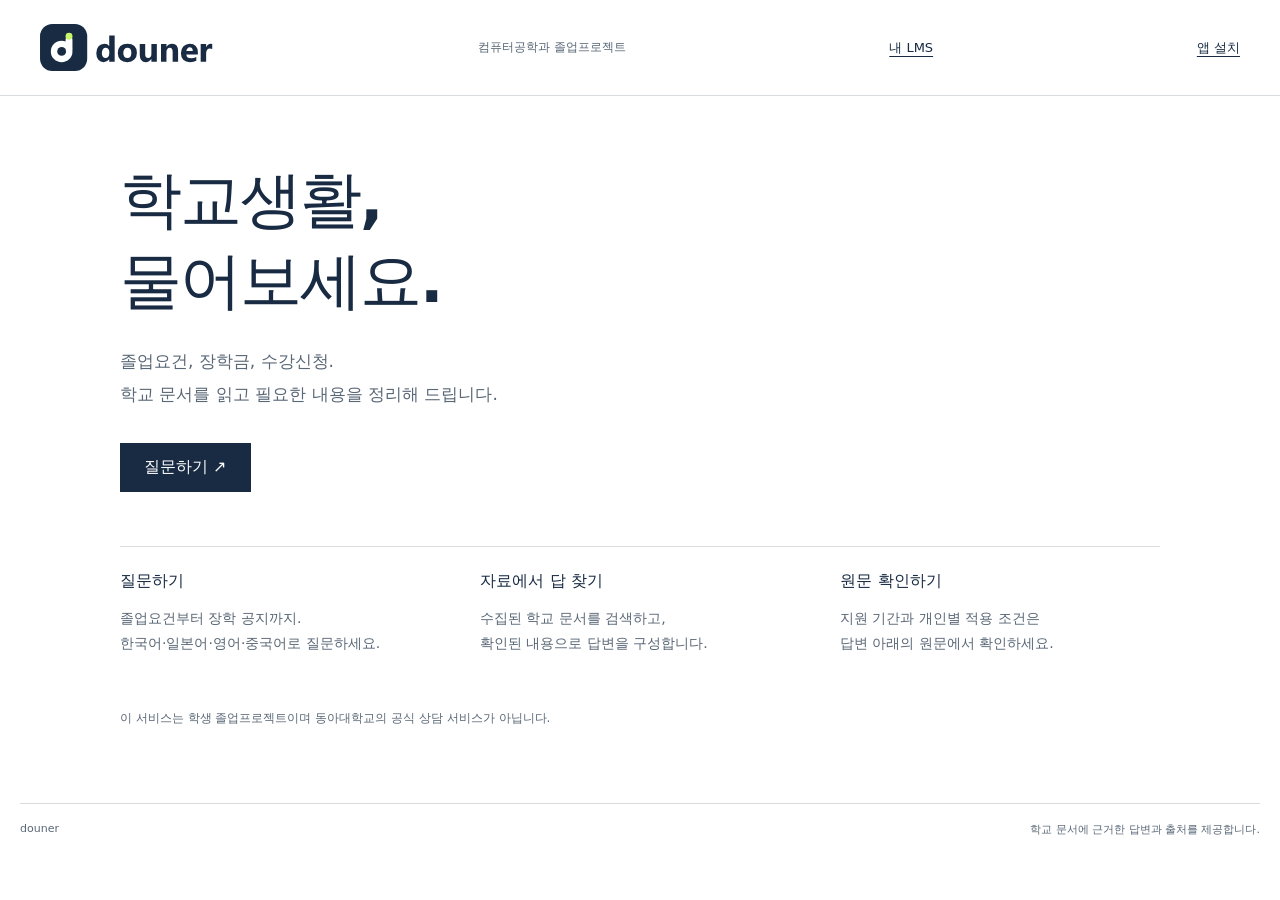
==== html/index.html @ 3a292346 "Initail commit : douner RAG v2" ====
<!doctype html>
<html lang="ko">
<head>
  <meta charset="utf-8"><meta name="viewport" content="width=device-width,initial-scale=1,viewport-fit=cover">
  <meta name="description" content="동아대학교 학생과 유학생을 위한 학사·공지 안내 졸업프로젝트">
  <title>douner · 학생지원 데스크</title>
  <link rel="stylesheet" href="style.css">
  <meta name="theme-color" content="#182b43"><meta name="apple-mobile-web-app-capable" content="yes"><meta name="apple-mobile-web-app-title" content="douner">
  <link rel="manifest" href="/manifest.webmanifest"><link rel="apple-touch-icon" href="/icons/apple-touch-icon.png">
  <link rel="stylesheet" href="mobile.css"><script src="pwa.js" defer></script>
<link rel="icon" type="image/png" sizes="32x32" href="icons/favicon-32.png"></head>
<body>
  <a class="skip" href="#main">본문 바로가기</a>
  <header class="site-header"><a class="brand" href="index.html"><img class="brand-logo" src="icons/douner-logo.svg" alt="douner" width="354" height="96"></a><span class="project-label">컴퓨터공학과 졸업프로젝트</span></header>
  <main id="main" class="landing">
    
    <h1>학교생활,<br>물어보세요.</h1>
    <p class="lead">졸업요건, 장학금, 수강신청.<br>학교 문서를 읽고 필요한 내용을 정리해 드립니다.</p>
    <a class="primary-link" href="chat.html">질문하기 <span aria-hidden="true">↗</span></a>
    <div class="landing-grid"><section><h2>질문하기</h2><p>졸업요건부터 장학 공지까지.<br>한국어·일본어·영어·중국어로 질문하세요.</p></section><section><h2>자료에서 답 찾기</h2><p>수집된 학교 문서를 검색하고,<br>확인된 내용으로 답변을 구성합니다.</p></section><section><h2>원문 확인하기</h2><p>지원 기간과 개인별 적용 조건은<br>답변 아래의 원문에서 확인하세요.</p></section></div>
    <p class="notice-note">이 서비스는 학생 졸업프로젝트이며 동아대학교의 공식 상담 서비스가 아닙니다.</p>
  </main>
  <footer class="site-footer"><span>douner</span><span>학교 문서에 근거한 답변과 출처를 제공합니다.</span></footer>
</body></html>
---- html/style.css ----
/* A quiet reading desk. Existing navy is the only accent. */
:root { --paper:#fff; --white:#fff; --ink:#182b43; --blue:#244e77; --muted:#596776; --line:#d8dcde; --soft:#edf0f2; font-family:"Pretendard","Noto Sans KR","Malgun Gothic",system-ui,sans-serif; color:var(--ink); background:var(--paper); font-synthesis:none; }
* { box-sizing:border-box; }
body { margin:0; }
a { color:inherit; text-underline-offset:4px; }
button,textarea,select { font:inherit; color:inherit; }
button,a { touch-action:manipulation; }
button { cursor:pointer; }
button:disabled { cursor:wait; opacity:.55; }
:focus-visible { outline:2px solid var(--blue); outline-offset:4px; }
.skip { position:fixed; top:-100px; left:20px; background:white; padding:12px; z-index:10; }
.skip:focus { top:12px; }
.site-header { max-width:1320px; margin:auto; padding:24px 40px; display:flex; align-items:center; justify-content:space-between; gap:20px; border-bottom:1px solid var(--line); }
.brand { display:flex; gap:12px; align-items:center; text-decoration:none; font-size:19px; font-weight:700; }
.brand-logo { display:block; width:174px; height:auto; flex-shrink:0; }
@media(max-width:760px){.brand-logo{width:132px}.site-header{flex-wrap:wrap}.site-header .brand{margin-right:auto}}
.brand small { display:block; margin-top:4px; color:var(--muted); font-size:11px; font-weight:400; }
.brand-mark { font-family:serif; font-size:24px; letter-spacing:2px; padding-right:12px; border-right:1px solid var(--line); }
.project-label { font-size:12px; color:var(--muted); }
.desk { max-width:1320px; margin:auto; display:grid; grid-template-columns:240px minmax(0,1fr); gap:64px; padding:40px; }
.sidebar h1 { font-size:34px; line-height:1.35; letter-spacing:-1.4px; margin:0 0 15px; font-weight:650; }
.intro { font-size:14px; line-height:1.8; color:var(--muted); margin:0 0 34px; }
h2 { font-size:13px; font-weight:650; margin:0 0 14px; }
.side-section { margin-top:28px; }
.question-examples summary { cursor:pointer; font-size:13px; font-weight:650; padding:8px 0; }
.examples { display:grid; }
.examples button { border:0; border-bottom:1px solid var(--line); background:none; text-align:left; padding:13px 0; font-size:13px; line-height:1.65; }
.examples button:hover { color:var(--blue); text-decoration:underline; text-underline-offset:4px; }
.source-list { list-style:none; margin:0; padding:0; font-size:12px; line-height:2.2; }
.source-list a { text-decoration:none; }
.source-list a:hover { text-decoration:underline; }
.micro { font-size:12px; line-height:1.65; color:var(--muted); }
.system-state { margin-top:26px; padding-top:20px; border-top:1px solid var(--line); }
.system-state h2 { margin-bottom:8px; }
.system-state p { display:inline; font-size:12px; color:var(--muted); }
.system-state button { display:block; background:none; border:0; text-decoration:underline; text-underline-offset:3px; padding:0; margin-top:8px; color:var(--muted); font-size:12px; }
.chat-panel { min-width:0; display:flex; flex-direction:column; align-self:start; height:calc(100dvh - 180px); min-height:630px; max-height:1000px; }
.chat-top { display:flex; align-items:center; justify-content:space-between; gap:20px; padding:0 0 20px; border-bottom:2px solid var(--ink); }
.chat-top h2 { font-size:23px; margin:0; letter-spacing:-.7px; }
.text-button { background:none; border:1px solid var(--line); padding:8px 14px; font-size:12px; }
.text-button:hover { border-color:var(--ink); }
.language-picker { border:0; border-bottom:1px solid var(--line); padding:12px 0; margin:0; display:flex; align-items:center; gap:12px; }
.language-picker legend { float:left; font-size:12px; color:var(--muted); padding:8px 0; margin-right:18px; }
.language-picker div { display:flex; flex-wrap:wrap; gap:5px; }
.language-picker button { background:none; border:0; border-bottom:2px solid transparent; padding:7px 9px; color:var(--muted); font-size:13px; }
.language-picker button[aria-pressed=true] { border-color:var(--ink); color:var(--ink); font-weight:700; }
.scope-picker { display:flex; flex-wrap:wrap; align-items:center; gap:8px 10px; padding:12px 0; }
.scope-picker label { font-size:12px; color:var(--muted); }
.scope-picker select { min-width:0; max-width:100%; padding:7px 24px 7px 8px; font-size:12px; background:white; border:1px solid var(--line); }
.scope-picker .micro { flex-basis:100%; margin:0; font-size:11px; }
.messages { flex:1; min-height:200px; overflow:auto; padding:28px 12px 20px 0; scrollbar-width:thin; }
.welcome { padding:34px 0; }
.welcome h3 { font-size:27px; font-weight:600; letter-spacing:-.8px; margin:0 0 18px; }
.welcome p { color:var(--muted); font-size:15px; line-height:1.9; }
.welcome .micro { margin-top:28px; font-size:12px; }
.message { margin:0 0 32px; max-width:100%; }
.message-label { font-size:12px; font-weight:650; margin:0 0 10px; }
.bubble { font-size:15px; line-height:1.95; white-space:pre-wrap; overflow-wrap:anywhere; max-width:74ch; }
.message.user { margin-left:15%; }
.message.user .message-label { text-align:right; color:var(--muted); }
.message.user .bubble { margin-left:auto; background:var(--soft); padding:12px 16px; border-radius:4px; }
.references { margin-top:24px; padding-top:14px; border-top:1px solid var(--line); }
.references h3 { font-size:12px; color:var(--muted); margin:0 0 4px; }
.reference { padding:10px 0; }
.reference a { font-size:13px; line-height:1.65; font-weight:500; }
.reference p { margin:5px 0 0; color:var(--muted); font-size:11px; overflow-wrap:anywhere; }
.reference p:nth-of-type(2) { display:none; } /* The title already links to the full source URL. */
.composer { margin-top:auto; padding-top:16px; border-top:1px solid var(--line); }
.composer label { display:block; font-size:12px; font-weight:650; margin-bottom:10px; }
.input-row { display:flex; align-items:stretch; border:1px solid var(--ink); border-radius:4px; padding:8px; gap:8px; }
.input-row textarea { flex:1; min-width:0; resize:vertical; min-height:62px; max-height:140px; border:0; background:white; padding:8px; font-size:15px; line-height:1.6; }
.input-row button { align-self:flex-end; background:var(--ink); border:0; color:white; font-size:13px; padding:12px 20px; border-radius:2px; }
.composer .micro { display:flex; justify-content:space-between; gap:12px; margin:8px 0; font-size:11px; }
.panel-note { color:var(--muted); font-size:11px; line-height:1.6; padding-top:4px; }
.site-footer { max-width:1240px; margin:0 auto; padding:18px 0; border-top:1px solid var(--line); display:flex; justify-content:space-between; gap:15px; font-size:11px; color:var(--muted); }
.landing { max-width:1120px; margin:0 auto; padding:64px 40px; }
.landing h1 { margin:0 0 24px; font-size:clamp(38px,5vw,62px); letter-spacing:-2px; font-weight:650; line-height:1.3; }
.lead { font-size:17px; line-height:1.9; color:var(--muted); }
.primary-link { display:inline-block; background:var(--ink); color:white; text-decoration:none; padding:14px 24px; margin:16px 0 54px; }
.landing-grid { display:grid; grid-template-columns:repeat(3,1fr); gap:40px; padding-top:24px; border-top:1px solid var(--line); }
.landing-grid h2 { font-size:16px; }
.landing-grid p { font-size:14px; line-height:1.8; color:var(--muted); }
.notice-note { margin-top:40px; font-size:12px; color:var(--muted); }
@media(max-width:1000px) { .desk { grid-template-columns:210px minmax(0,1fr); padding:28px; gap:30px; } .site-header { padding:20px 28px; } .site-footer { margin:0 28px; } .scope-picker select { max-width:220px; } }
@media(max-width:760px) { .site-header { padding:18px 20px; } .project-label { display:none; } .desk { display:flex; flex-direction:column; padding:24px 20px; gap:24px; } .sidebar h1 { font-size:25px; margin-bottom:10px; } .sidebar h1 br,.intro br { display:none; } .intro { margin-bottom:16px; font-size:13px; } .side-section { margin-top:16px; } .sidebar section.side-section,.system-state { display:none; } .examples { grid-template-columns:1fr 1fr; gap:0 20px; } .examples button { padding:9px 0; font-size:12px; } .chat-panel { height:auto; min-height:600px; max-height:none; } .messages { max-height:60dvh; min-height:220px; padding-right:0; } .chat-top h2 { font-size:21px; } .welcome { padding:25px 0; } .welcome h3 { font-size:22px; } .bubble { font-size:15px; } .scope-picker select { max-width:calc(100% - 96px); } .site-footer { margin:0 20px; flex-direction:column; } .landing { padding:40px 24px; } .landing-grid { grid-template-columns:1fr; gap:18px; } }
@media(prefers-reduced-motion:reduce) { * { scroll-behavior:auto!important; } }
---- html/mobile.css ----
.mobile-nav{display:none}.install-link{font-size:13px;white-space:nowrap}.network-notice,.update-notice{max-width:1240px;margin:0 auto;padding:12px 20px;background:#edf0f2;font-size:13px;line-height:1.6}.network-notice[hidden]{display:none}.update-notice button{margin-left:8px;padding:8px 12px;border:1px solid var(--ink);background:white}.chat-settings{border-bottom:1px solid var(--line)}.chat-settings summary{padding:12px 0;cursor:pointer;font-size:13px}.install-page{max-width:720px;margin:auto;padding:40px 24px}.install-page h1{font-size:30px;line-height:1.4}.install-page h2{font-size:19px;margin:30px 0 12px}.install-page p,.install-page li{line-height:1.85}.install-page li{margin:8px 0}.install-page button{padding:13px 20px;background:var(--ink);color:white;border:0;min-height:44px}.install-page img{width:72px;height:72px;border-radius:16px}.install-page .micro{font-size:13px}#student-settings{scroll-margin-top:20px}.brand{min-width:0}.reference a{overflow-wrap:anywhere}
@media(min-width:761px){.chat-settings{margin-bottom:8px}.chat-settings .scope-picker{padding-top:8px}}
@media(max-width:760px){
  body{padding-bottom:calc(66px + env(safe-area-inset-bottom));padding-left:env(safe-area-inset-left);padding-right:env(safe-area-inset-right)}
  .site-header{padding:calc(12px + env(safe-area-inset-top)) 16px 12px;gap:12px}.brand{font-size:17px;gap:9px}.brand-mark{font-size:21px;padding-right:9px}.brand small{font-size:10px}.site-header>a:not(.brand){font-size:12px;white-space:nowrap}
  .desk{padding:16px;gap:32px}.chat-panel{order:-1;min-height:430px;height:calc(100dvh - 165px - env(safe-area-inset-top) - env(safe-area-inset-bottom));max-height:none;width:100%}
  .chat-top{padding-bottom:10px}.chat-top h2{font-size:21px}.chat-top button{min-height:44px}.chat-settings{flex-shrink:0}.chat-settings summary{min-height:44px;padding:12px 0}.chat-settings[open]{max-height:230px;overflow:auto}.language-picker{padding-top:0;display:block}.language-picker legend{float:none;margin:0;padding:4px 0}.language-picker button{min-height:44px;padding:8px 10px}.scope-picker{gap:8px}.scope-picker label{width:88px}.scope-picker select{font-size:16px;min-height:44px;max-width:calc(100% - 102px);flex:1}.scope-picker .micro{font-size:12px}
  .messages{min-height:80px;max-height:none;padding:16px 0;overscroll-behavior:contain}.welcome{padding:16px 0}.welcome h3{font-size:22px}.welcome .micro{margin-top:16px}.message{margin-bottom:24px}.bubble{font-size:16px;line-height:1.85}.message.user{margin-left:10%}.composer{flex-shrink:0;padding-top:10px;background:white}.composer label{margin-bottom:6px}.input-row{padding:5px;gap:4px}.input-row textarea{font-size:16px;min-height:50px;max-height:100px}.input-row button{min-height:44px;padding:10px 14px}.panel-note{font-size:10px}
  .sidebar{width:100%;border-top:1px solid var(--line);padding-top:24px}.sidebar h1{font-size:24px}.student-panel input,.student-panel select,dialog input,dialog select,dialog textarea{font-size:16px;min-height:44px}.student-panel button,dialog button,.save-notice,.report-answer{min-height:44px}.student-panel summary{min-height:44px}.saved-notice a{overflow-wrap:anywhere}
  .mobile-nav{position:fixed;bottom:0;left:0;right:0;z-index:5;display:grid;grid-template-columns:repeat(4,1fr);padding:4px max(8px,env(safe-area-inset-right)) calc(4px + env(safe-area-inset-bottom)) max(8px,env(safe-area-inset-left));border-top:1px solid var(--line);background:white}.mobile-nav a{min-height:50px;display:flex;align-items:center;justify-content:center;text-decoration:none;font-size:13px;color:var(--muted)}.mobile-nav a[aria-current=page]{color:var(--ink);font-weight:700;border-top:2px solid var(--ink)}
  .meal-page{padding:24px 16px}.meal-filter input,.meal-filter select,.meal-filter button{font-size:16px;min-height:44px;max-width:100%}.meal-calendar button{min-height:64px}.site-footer{margin:0 16px}.install-page{padding:24px 20px}.landing{padding:36px 20px}.landing h1{font-size:36px}.primary-link{margin-bottom:20px}
}
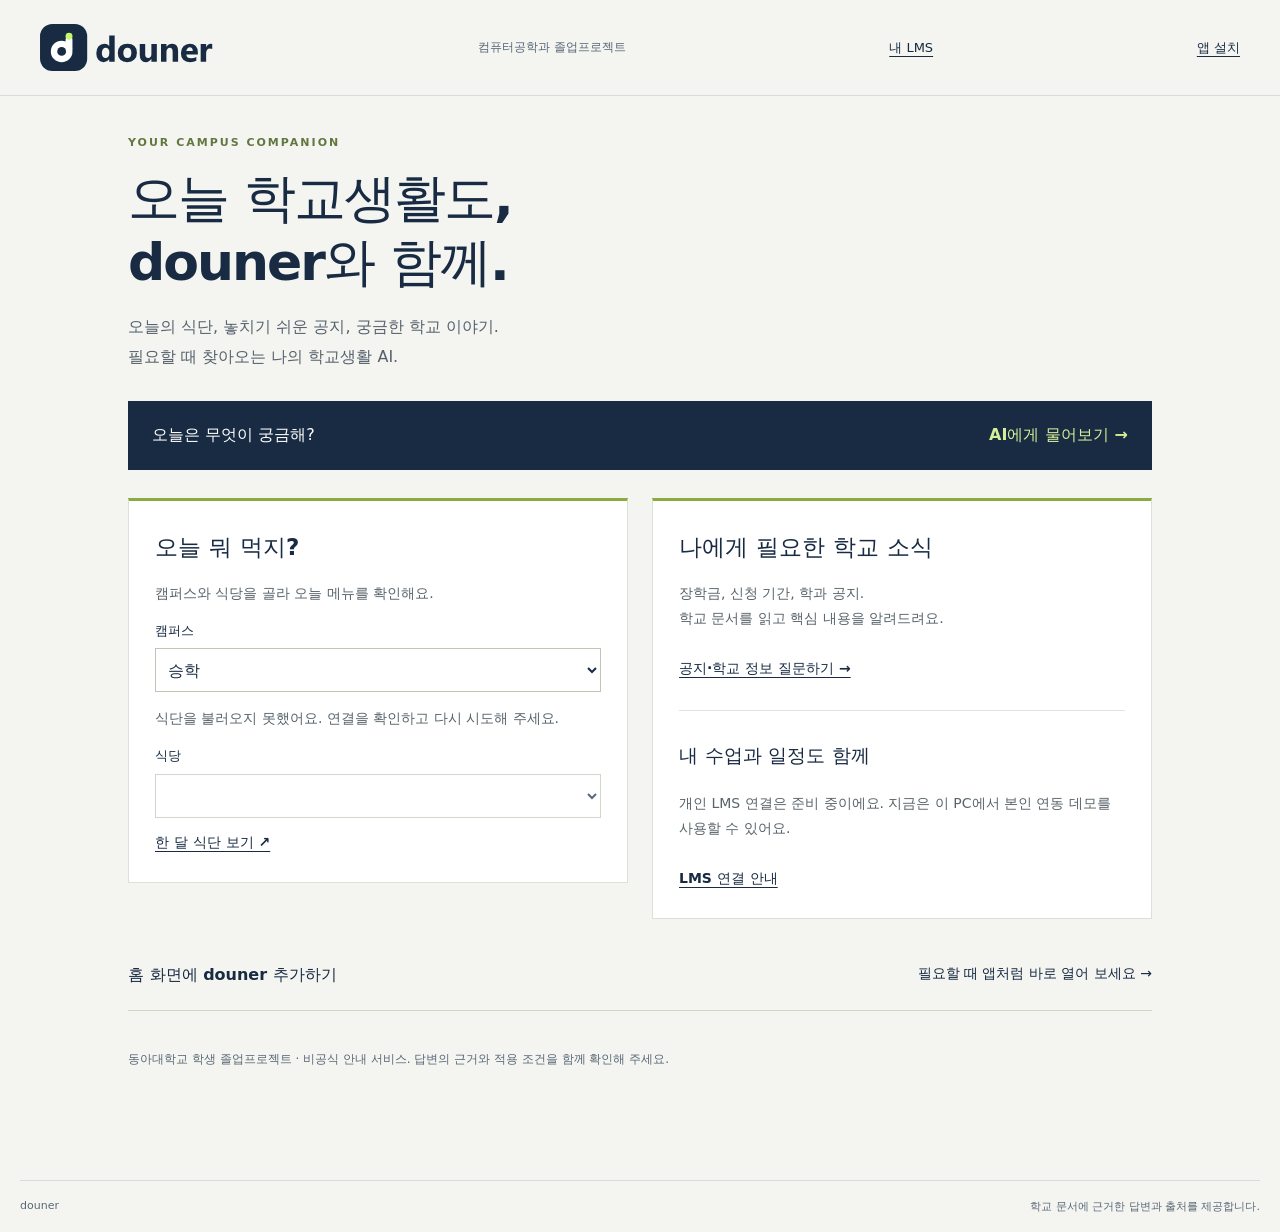
==== commit 79e3a411: "Improve exam retrieval, English questions, and PWA home" ====
--- a/html/index.html
+++ b/html/index.html
@@ -3,22 +3,34 @@
 <head>
   <meta charset="utf-8"><meta name="viewport" content="width=device-width,initial-scale=1,viewport-fit=cover">
   <meta name="description" content="동아대학교 학생과 유학생을 위한 학사·공지 안내 졸업프로젝트">
-  <title>douner · 학생지원 데스크</title>
+  <title>douner · 나의 학교생활 AI</title>
   <link rel="stylesheet" href="style.css">
   <meta name="theme-color" content="#182b43"><meta name="apple-mobile-web-app-capable" content="yes"><meta name="apple-mobile-web-app-title" content="douner">
   <link rel="manifest" href="/manifest.webmanifest"><link rel="apple-touch-icon" href="/icons/apple-touch-icon.png">
   <link rel="stylesheet" href="mobile.css"><script src="pwa.js" defer></script>
-<link rel="icon" type="image/png" sizes="32x32" href="icons/favicon-32.png"></head>
+<link rel="icon" type="image/png" sizes="32x32" href="icons/favicon-32.png"><link rel="stylesheet" href="home.css"><script src="home.js" defer></script></head>
 <body>
   <a class="skip" href="#main">본문 바로가기</a>
   <header class="site-header"><a class="brand" href="index.html"><img class="brand-logo" src="icons/douner-logo.svg" alt="douner" width="354" height="96"></a><span class="project-label">컴퓨터공학과 졸업프로젝트</span></header>
-  <main id="main" class="landing">
-    
-    <h1>학교생활,<br>물어보세요.</h1>
-    <p class="lead">졸업요건, 장학금, 수강신청.<br>학교 문서를 읽고 필요한 내용을 정리해 드립니다.</p>
-    <a class="primary-link" href="chat.html">질문하기 <span aria-hidden="true">↗</span></a>
-    <div class="landing-grid"><section><h2>질문하기</h2><p>졸업요건부터 장학 공지까지.<br>한국어·일본어·영어·중국어로 질문하세요.</p></section><section><h2>자료에서 답 찾기</h2><p>수집된 학교 문서를 검색하고,<br>확인된 내용으로 답변을 구성합니다.</p></section><section><h2>원문 확인하기</h2><p>지원 기간과 개인별 적용 조건은<br>답변 아래의 원문에서 확인하세요.</p></section></div>
-    <p class="notice-note">이 서비스는 학생 졸업프로젝트이며 동아대학교의 공식 상담 서비스가 아닙니다.</p>
+  <main id="main" class="douner-home">
+    <p class="home-eyebrow">YOUR CAMPUS COMPANION</p>
+    <h1>오늘 학교생활도,<br>douner와 함께.</h1>
+    <p class="home-lead">오늘의 식단, 놓치기 쉬운 공지, 궁금한 학교 이야기.<br>필요할 때 찾아오는 나의 학교생활 AI.</p>
+    <a class="home-ask" href="chat.html"><span>오늘은 무엇이 궁금해?</span><strong>AI에게 물어보기 →</strong></a>
+    <div class="home-grid">
+      <section class="home-card"><h2>오늘 뭐 먹지?</h2><p>캠퍼스와 식당을 골라 오늘 메뉴를 확인해요.</p>
+        <label for="home-campus">캠퍼스</label><select id="home-campus"><option value="2">승학</option><option value="1">구덕·부민</option></select>
+        <p id="home-meal-status" role="status">오늘 식단 확인 중…</p><label for="home-cafeteria">식당</label><select id="home-cafeteria" disabled></select><div id="home-menu" aria-live="polite"></div>
+        <a href="meals.html">한 달 식단 보기 ↗</a>
+      </section>
+      <section class="home-card"><h2>나에게 필요한 학교 소식</h2><p>장학금, 신청 기간, 학과 공지.<br>학교 문서를 읽고 핵심 내용을 알려드려요.</p>
+        <a class="home-action" href="chat.html">공지·학교 정보 질문하기 →</a>
+        <hr><h3>내 수업과 일정도 함께</h3><p>개인 LMS 연결은 준비 중이에요. 지금은 이 PC에서 본인 연동 데모를 사용할 수 있어요.</p>
+        <a href="account.html">LMS 연결 안내</a><a class="demo-home-link" href="personal-demo.html">본인 연동 데모 ↗</a>
+      </section>
+    </div>
+    <a class="home-install" href="install.html"><strong>홈 화면에 douner 추가하기</strong><span>필요할 때 앱처럼 바로 열어 보세요 →</span></a>
+    <p class="notice-note">동아대학교 학생 졸업프로젝트 · 비공식 안내 서비스. 답변의 근거와 적용 조건을 함께 확인해 주세요.</p>
   </main>
   <footer class="site-footer"><span>douner</span><span>학교 문서에 근거한 답변과 출처를 제공합니다.</span></footer>
 </body></html>
--- a/html/home.css
+++ b/html/home.css
@@ -0,0 +1,3 @@
+body:has(.douner-home){background:#f4f5f1}.douner-home{max-width:1080px;margin:40px auto;padding:0 28px 60px}.home-eyebrow{font-size:11px;letter-spacing:2px;color:#627740;font-weight:700}.douner-home h1{font-size:clamp(32px,5vw,52px);line-height:1.22;letter-spacing:-2px;margin:18px 0}.home-lead{line-height:1.9;color:#56616c}.home-ask{display:flex;justify-content:space-between;gap:16px;align-items:center;text-decoration:none;background:#182b43;color:white;padding:24px;margin:28px 0}.home-ask strong{color:#d5ee9a}.home-grid{display:grid;grid-template-columns:1fr 1fr;gap:24px;align-items:start}.home-card{background:white;border:1px solid #dce1d8;border-top:3px solid #8caa43;padding:26px;min-width:0;line-height:1.75}.home-card h2{font-size:23px;margin:0}.home-card h3{font-size:19px}.home-card p{color:#58636a;font-size:14px}.home-card label{display:block;font-size:13px;margin:12px 0 6px}.home-card select{font:inherit;font-size:16px;min-height:44px;width:100%;padding:8px;border:1px solid #bdc7b6;background:white}.home-card a{display:inline-block;margin:12px 16px 0 0;font-size:14px;font-weight:650}.home-card hr{border:0;border-top:1px solid #e0e5db;margin:28px 0}#home-menu{max-height:330px;overflow:auto;scrollbar-width:thin}#home-menu pre{font:inherit;white-space:pre-wrap;overflow-wrap:anywhere;font-size:15px}#home-menu h3{font-size:16px}.home-install{display:flex;justify-content:space-between;gap:12px;text-decoration:none;padding:24px 0;border-bottom:1px solid #cfd8c3;margin:22px 0}.home-install span{font-size:14px}.douner-home :focus-visible{outline:3px solid #68842a;outline-offset:4px}
+@media(max-width:760px){.douner-home{margin:24px auto;padding:0 18px 35px}.home-grid{grid-template-columns:1fr;gap:18px}.home-card{padding:20px}.home-ask,.home-install{flex-direction:column;align-items:flex-start}.home-ask{padding:20px}.home-lead{font-size:14px}.home-install{gap:8px}}
+.douner-home [hidden]{display:none!important}
